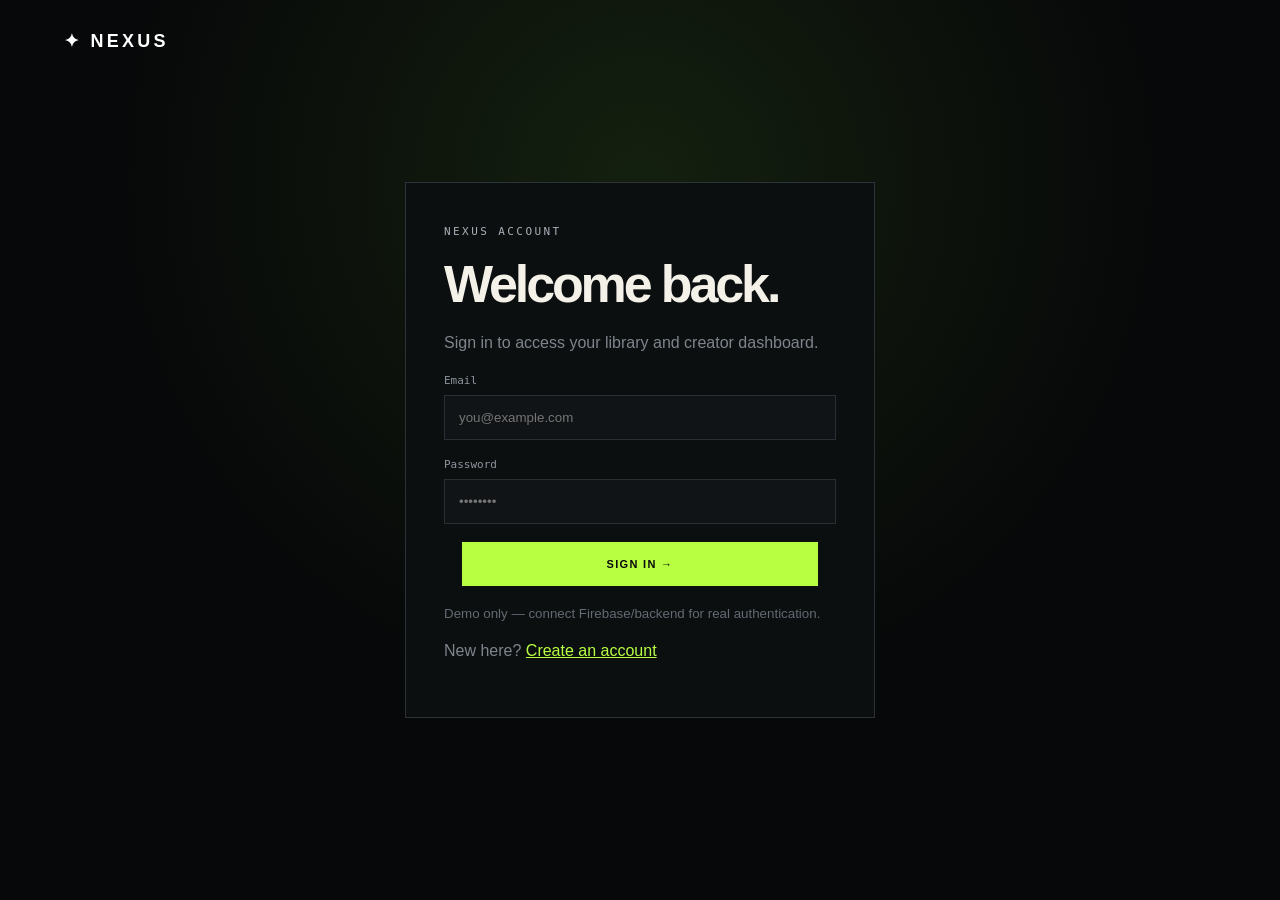
==== login.html @ 3e52a120 "Add files via upload" ====
<!doctype html><html><head><meta charset="utf-8"><meta name="viewport" content="width=device-width,initial-scale=1"><title>Sign in — NEXUS</title><link rel="stylesheet" href="style.css"></head><body><div class="auth"><a class="brand" href="index.html">✦ NEXUS</a><form class="auth-card" onsubmit="event.preventDefault();location.href='dashboard.html'"><span class="eyebrow">NEXUS ACCOUNT</span><h1>Welcome back.</h1><p>Sign in to access your library and creator dashboard.</p><label>Email<input type="email" required placeholder="you@example.com"></label><label>Password<input type="password" required placeholder="••••••••"></label><button class="primary full">Sign in →</button><small>Demo only — connect Firebase/backend for real authentication.</small><p>New here? <a href="register.html">Create an account</a></p></form></div></body></html>
---- style.css ----
*{box-sizing:border-box}html{scroll-behavior:smooth}body{margin:0;background:#070809;color:#f4f1e9;font-family:Inter,Arial,sans-serif;overflow-x:hidden}.noise{position:fixed;inset:0;pointer-events:none;opacity:.025;background-image:url("data:image/svg+xml,%3Csvg xmlns='http://www.w3.org/2000/svg' width='160' height='160'%3E%3Cfilter id='n'%3E%3CfeTurbulence baseFrequency='.8' numOctaves='3'/%3E%3C/filter%3E%3Crect width='100%25' height='100%25' filter='url(%23n)'/%3E%3C/svg%3E");z-index:50}.nav{height:76px;border-bottom:1px solid #22252a;display:flex;align-items:center;gap:42px;padding:0 5vw;position:fixed;top:0;left:0;right:0;z-index:15;background:#070809e8;backdrop-filter:blur(18px)}.brand{display:flex;align-items:center;gap:10px;color:#fff;text-decoration:none;font-family:Arial;font-weight:800;letter-spacing:.18em;font-size:18px}.brand span{color:#b8ff42;font-size:26px}.nav nav{display:flex;gap:28px;flex:1}.nav nav a,footer div a{color:#969ca5;text-decoration:none;font-size:12px;text-transform:uppercase;letter-spacing:.08em}.nav nav a:hover,footer a:hover{color:#fff}.actions{display:flex;gap:10px;align-items:center}.search-btn,.ghost,.menu{background:none;border:0;color:#a4aab2;cursor:pointer}.ghost{padding:10px 15px;text-decoration:none}.primary,.outline{display:inline-flex;align-items:center;justify-content:center;gap:18px;padding:15px 22px;text-decoration:none;text-transform:uppercase;letter-spacing:.12em;font-size:11px;font-weight:800;cursor:pointer}.primary{background:#b8ff42;color:#090a0b;border:1px solid #b8ff42}.primary:hover{background:#d1ff80}.outline{border:1px solid #45494e;color:#f5f3ed}.outline:hover{border-color:#b8ff42;color:#b8ff42}.small{padding:10px 16px}.menu{display:none;font-size:22px}.hero{min-height:920px;padding:160px 5vw 90px;position:relative;display:flex;align-items:center;overflow:hidden;background:radial-gradient(circle at 78% 35%,#18310c 0,#0c160c 17%,transparent 38%),linear-gradient(125deg,#08090a,#0b1010)}.hero-grid{position:absolute;inset:0;background-image:linear-gradient(#15191d 1px,transparent 1px),linear-gradient(90deg,#15191d 1px,transparent 1px);background-size:70px 70px;mask-image:linear-gradient(to bottom,#000,transparent 78%);opacity:.5}.hero-copy{position:relative;z-index:2;width:52%;max-width:700px}.eyebrow{font:500 11px monospace;letter-spacing:.22em;color:#a9b0b7}.eyebrow i{display:inline-block;width:7px;height:7px;background:#b8ff42;border-radius:50%;margin-right:9px;box-shadow:0 0 15px #b8ff42}.hero h1{font:900 clamp(70px,11vw,150px)/.82 Arial;letter-spacing:-.09em;margin:26px 0}.hero h1 em,h2 em{font-style:normal;color:#b8ff42}.hero-copy>p{color:#969ca5;font-size:17px;line-height:1.7;max-width:560px}.hero-buttons{display:flex;gap:12px;margin-top:32px}.hero-card{position:absolute;right:7vw;top:190px;width:34vw;height:520px;max-width:500px;border:1px solid #33383d;background:linear-gradient(145deg,#11171a,#080a0b);overflow:hidden;box-shadow:0 40px 120px #0009}.hero-top,.form-head{display:flex;justify-content:space-between;color:#666e76;font:11px monospace;letter-spacing:.16em;padding:18px;border-bottom:1px solid #292d31}.cube{position:absolute;top:145px;left:50%;transform:translateX(-50%) rotate(45deg);width:170px;height:170px;border:1px solid #b8ff42;display:grid;place-items:center;font:900 80px Arial;color:#b8ff42;box-shadow:0 0 80px #b8ff4218}.hero-product{position:absolute;bottom:0;left:0;right:0;padding:28px;background:linear-gradient(transparent,#08090a 25%)}.tag{font:10px monospace;color:#b8ff42;letter-spacing:.18em}.hero-product h3{font-size:28px;margin:8px 0}.hero-product p{color:#777f88}.hero-product b{position:absolute;right:28px;bottom:33px;font-size:22px}.scroll{position:absolute;bottom:35px;left:5vw;color:#555c64;font:10px monospace;letter-spacing:.2em}.ticker{overflow:hidden;border-block:1px solid #22262a;padding:17px 0;color:#6e757d;font:11px monospace;letter-spacing:.2em;white-space:nowrap}.ticker{word-spacing:18px}.section,.publish-section,.server-section{padding:130px 7vw}.section-head{display:flex;justify-content:space-between;gap:50px;align-items:end;margin-bottom:55px}.section-head h2,h2{font:500 clamp(45px,6vw,82px)/.95 Arial;letter-spacing:-.06em;margin:16px 0 0}.section-head p{max-width:350px;color:#7e858c;line-height:1.7}.category-row{display:flex;gap:8px;border-bottom:1px solid #25292d;padding-bottom:20px;margin-bottom:20px;overflow:auto}.cat{border:1px solid #2a2e33;background:#0b0d0e;color:#747b83;padding:12px 15px;cursor:pointer;white-space:nowrap}.cat.active,.cat:hover{border-color:#b8ff42;color:#b8ff42}.searchbar{height:54px;border:1px solid #282d31;display:flex;align-items:center;padding:0 16px;gap:12px;margin-bottom:28px;color:#606871}.searchbar input{background:none;border:0;outline:0;color:#fff;flex:1;font:14px Inter}.searchbar kbd{font:10px monospace;border:1px solid #333;padding:5px}.product-grid{display:grid;grid-template-columns:repeat(3,1fr);gap:18px}.product{background:#0b0d0f;border:1px solid #24292d;padding:10px;transition:.3s}.product:hover{border-color:#4a5056;transform:translateY(-4px)}.product-art{height:280px;position:relative;display:grid;place-items:center;overflow:hidden}.product-art span{font:900 100px Arial;color:#fff2}.product-art label{position:absolute;top:15px;left:15px;font:10px monospace;color:#fff;letter-spacing:.15em}.neon{background:radial-gradient(circle at 70% 25%,#b8ff42,#16230e 20%,#101316 55%,#070809)}.myth{background:radial-gradient(circle at 30% 30%,#e9a45c,#342010 25%,#101010 65%)}.aether{background:linear-gradient(145deg,#17173e,#29205e 35%,#08090d)}.cyber{background:linear-gradient(135deg,#14252b,#123b38 50%,#08090b)}.drift{background:radial-gradient(circle at 55% 40%,#ff5a45,#391412 25%,#090a0b 68%)}.void{background:radial-gradient(circle at 50% 35%,#8d5cff,#24154c 25%,#08080a 70%)}.product-info{display:flex;justify-content:space-between;padding:18px 10px 12px}.product-info h3{margin:0 0 6px;font-size:18px}.product-info p{margin:0;color:#656d75;font-size:12px}.meta{display:flex;align-items:center;gap:14px;border-top:1px solid #202429;padding:12px 10px;color:#626a72;font:10px monospace}.meta button{margin-left:auto;background:none;border:0;color:#b8ff42;cursor:pointer}.manifesto{display:grid;grid-template-columns:1.15fr .85fr;min-height:650px;background:#0a0c0e}.manifesto-visual{position:relative;display:grid;place-items:center;background:radial-gradient(circle at 50% 45%,#293b22,#0b0f0c 48%,#070809)}.manifesto-visual>div{font-size:200px;color:#b8ff42}.manifesto-visual small{position:absolute;bottom:28px;left:7vw;font:10px monospace;color:#5f695d;letter-spacing:.2em}.manifesto-copy{padding:110px 8vw}.manifesto-copy p,.publish-section>div>p{color:#7e858c;line-height:1.8;max-width:480px}.stats{display:grid;grid-template-columns:repeat(4,1fr);border-block:1px solid #25292d}.stats div{padding:60px 7vw;border-right:1px solid #25292d}.stats strong{display:block;font-size:42px;color:#b8ff42}.stats span{display:block;margin-top:10px;color:#555d65;font:10px monospace;letter-spacing:.18em}.publish-section{display:grid;grid-template-columns:1fr 1fr;gap:100px;background:#0b0e0f}.publish-card{border:1px solid #2a2f34;background:#080a0b}.publish-card>label,.two{display:block;padding:18px;border-bottom:1px solid #202428;color:#69717a;font:11px monospace}.publish-card input,.publish-card textarea,.publish-card select{display:block;width:100%;margin-top:10px;background:#101315;border:1px solid #24292d;color:#fff;padding:13px;outline:0}.publish-card textarea{height:95px}.two{display:grid;grid-template-columns:1fr 1fr;gap:15px}.upload{margin:18px;border:1px dashed #3a4148!important;text-align:center;padding:28px!important;cursor:pointer}.upload span,.upload small{display:block;margin:7px;color:#aaa}.full{width:calc(100% - 36px);margin:0 18px 18px}.server-section{background:#070809}.server-row{border-top:1px solid #272c30}.server-card{display:grid;grid-template-columns:10px 1.6fr 1fr auto;gap:20px;align-items:center;padding:22px 0;border-bottom:1px solid #22262a}.server-card i{width:7px;height:7px;border-radius:50%;background:#b8ff42;box-shadow:0 0 12px #b8ff42}.server-card b{display:block;font-size:14px}.server-card small{display:block;color:#626a72;margin-top:6px;font-size:11px}.server-card button{background:none;border:1px solid #30363c;color:#aeb4ba;padding:9px 16px;cursor:pointer}.cta{text-align:center;padding:160px 20px;background:radial-gradient(circle at center,#15200f,#070809 55%);border-top:1px solid #24282c}.cta h2{margin:25px 0 40px}footer{padding:55px 7vw;border-top:1px solid #24282c;display:grid;grid-template-columns:1fr 2fr 1fr;gap:20px;align-items:start;color:#60676f}footer p,footer small{font:10px monospace;letter-spacing:.15em}footer div{display:flex;gap:22px;justify-content:center}.modal{display:none;position:fixed;inset:0;background:#000c;z-index:30;align-items:center;justify-content:center;padding:20px}.modal.show{display:flex}.modal-box{width:min(520px,100%);background:#0d1012;border:1px solid #353b40;padding:35px;position:relative}.close{position:absolute;right:16px;top:12px;background:none;border:0;color:#888;font-size:28px;cursor:pointer}.modal h2{font-size:38px}.modal p{color:#7c848c;line-height:1.7}.toast{position:fixed;bottom:25px;left:50%;transform:translate(-50%,20px);background:#b8ff42;color:#080909;padding:13px 20px;font:600 11px monospace;z-index:40;opacity:0;transition:.3s}.toast.show{opacity:1;transform:translate(-50%,0)}
@media(max-width:900px){.nav nav,.actions{display:none}.menu{display:block;margin-left:auto}.hero{min-height:850px}.hero-copy{width:100%}.hero-card{opacity:.22;right:-25%;width:80vw}.product-grid{grid-template-columns:1fr 1fr}.manifesto,.publish-section{grid-template-columns:1fr}.stats{grid-template-columns:1fr 1fr}.section-head{display:block}.server-card{grid-template-columns:10px 1fr auto}footer{grid-template-columns:1fr}footer div{justify-content:flex-start}}
@media(max-width:560px){.nav{padding:0 20px}.hero{padding-left:20px;padding-right:20px}.hero h1{font-size:65px}.hero-buttons{flex-direction:column}.section,.publish-section,.server-section{padding:90px 20px}.product-grid{grid-template-columns:1fr}.product-art{height:240px}.two{grid-template-columns:1fr}.manifesto-copy{padding:70px 20px}.hero-card{display:none}.stats div{padding:30px 20px}}

.auth{min-height:100vh;display:grid;place-items:center;padding:30px;background:radial-gradient(circle at 50% 20%,#14200f,#070809 55%)}.auth>.brand{position:absolute;top:30px;left:5vw}.auth-card{width:min(470px,92vw);border:1px solid #2c3237;background:#0c0f10;padding:38px}.auth-card h1,.dashboard h1,.legal h1{font-size:52px;letter-spacing:-.06em;margin:15px 0}.auth-card p{color:#7e858c;line-height:1.6}.auth-card label{display:block;color:#8e969e;font:11px monospace;margin:18px 0}.auth-card input{display:block;width:100%;margin-top:8px;padding:14px;background:#111416;border:1px solid #292f34;color:#fff}.auth-card a{color:#b8ff42}.auth-card small{color:#626a72}.dashboard{padding:150px 7vw;min-height:100vh}.dash-grid{display:grid;grid-template-columns:repeat(3,1fr);gap:16px;margin:45px 0}.dash-card,.table-card{border:1px solid #292f34;background:#0b0e10;padding:25px}.dash-card small{font:10px monospace;color:#68717a;letter-spacing:.15em}.dash-card strong{display:block;font-size:36px;color:#b8ff42;margin:12px 0}.dash-card p{color:#626a72}.table-card{padding:0}.table-card .form-head{align-items:center}.row{display:grid;grid-template-columns:1.5fr 1fr auto;padding:22px;border-top:1px solid #22272b}.row span{color:#7fca3b}.legal{max-width:850px;margin:auto;padding:70px 25px;min-height:100vh}.legal h1{margin:20px 0 35px}.legal h2{font-size:28px;margin-top:45px}.legal p{color:#9299a0;line-height:1.9}.legal .brand{margin-bottom:80px}.faq{margin:35px 0}@media(max-width:700px){.dash-grid{grid-template-columns:1fr}.dashboard h1,.legal h1,.auth-card h1{font-size:40px}.row{grid-template-columns:1fr;gap:8px}}
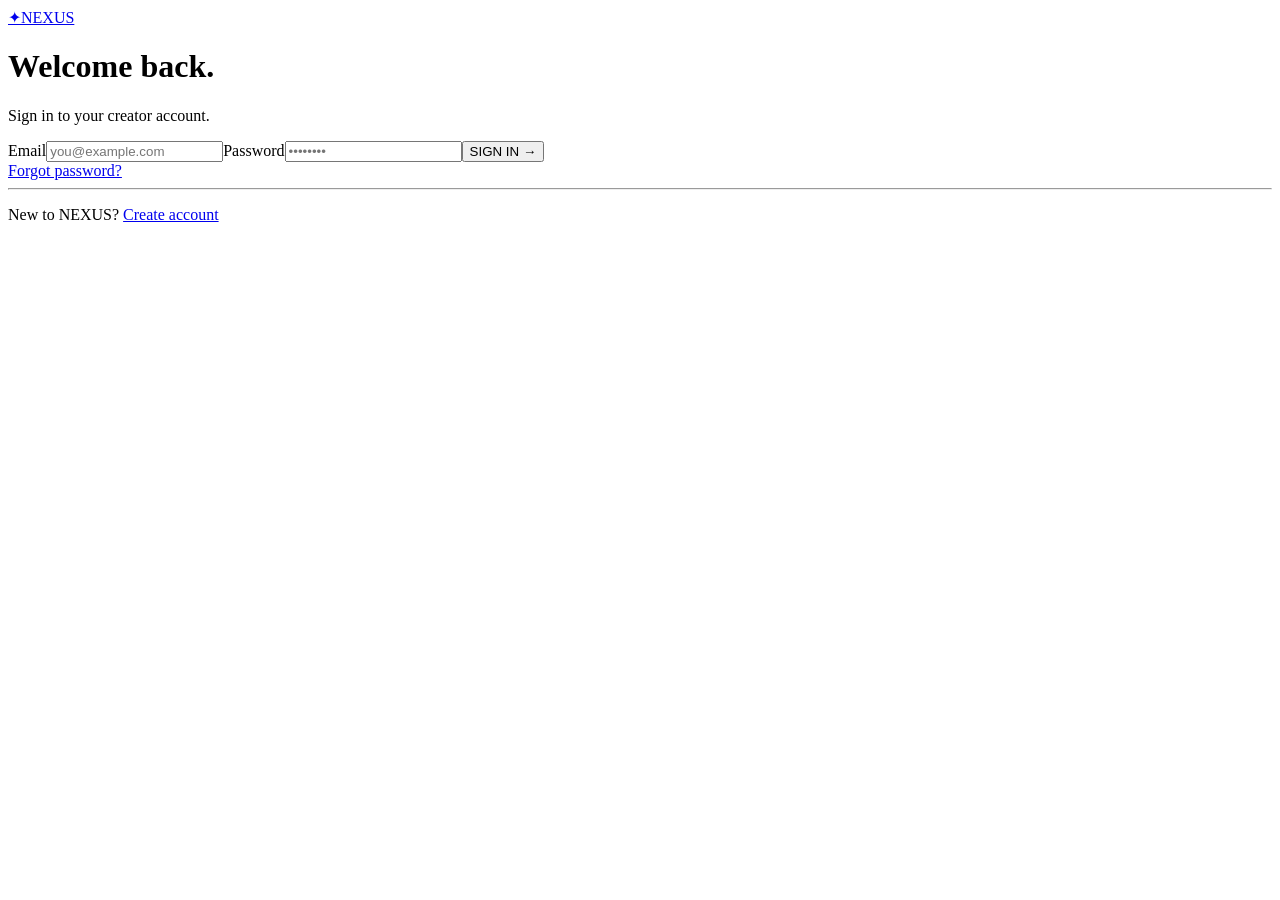
==== commit 2e571cfa: "Add files via upload" ====
--- a/login.html
+++ b/login.html
@@ -1 +1 @@
-<!doctype html><html><head><meta charset="utf-8"><meta name="viewport" content="width=device-width,initial-scale=1"><title>Sign in — NEXUS</title><link rel="stylesheet" href="style.css"></head><body><div class="auth"><a class="brand" href="index.html">✦ NEXUS</a><form class="auth-card" onsubmit="event.preventDefault();location.href='dashboard.html'"><span class="eyebrow">NEXUS ACCOUNT</span><h1>Welcome back.</h1><p>Sign in to access your library and creator dashboard.</p><label>Email<input type="email" required placeholder="you@example.com"></label><label>Password<input type="password" required placeholder="••••••••"></label><button class="primary full">Sign in →</button><small>Demo only — connect Firebase/backend for real authentication.</small><p>New here? <a href="register.html">Create an account</a></p></form></div></body></html>+<!DOCTYPE html><html><head><meta charset="UTF-8"><meta name="viewport" content="width=device-width,initial-scale=1"><title>Login — NEXUS</title><link rel="stylesheet" href="assets/style.css"></head><body><div class="auth"><div class="auth-card"><a class="logo" href="index.html"><span>✦</span>NEXUS</a><h1>Welcome back.</h1><p>Sign in to your creator account.</p><form onsubmit="event.preventDefault();alert('Demo login. Connect Firebase/Auth here.');"><label>Email<input type="email" required placeholder="you@example.com"></label><label>Password<input type="password" required placeholder="••••••••"></label><button class="btn primary">SIGN IN →</button></form><a href="#">Forgot password?</a><hr><p>New to NEXUS? <a href="register.html">Create account</a></p></div></div></body></html>
